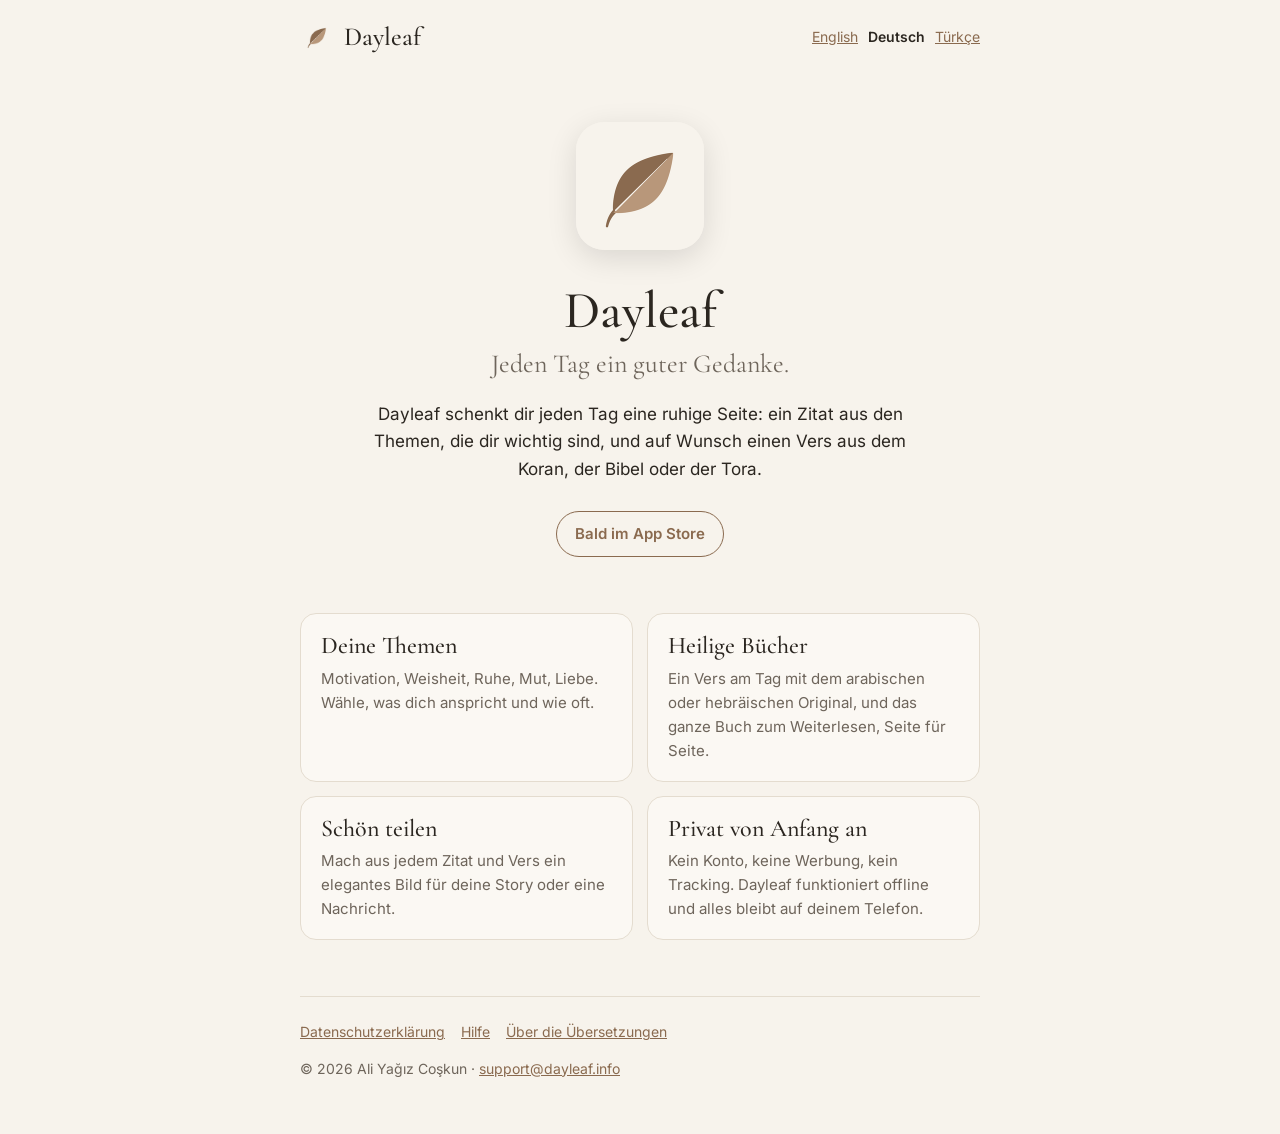
==== de/index.html @ 7e0f9d33 "Dayleaf website: home, privacy, support, translations (EN/DE/TR) Co-Authored-By: Claude Opus 5.5 <no" ====
<!doctype html>
<html lang="de">
<head>
<meta charset="utf-8">
<meta name="viewport" content="width=device-width, initial-scale=1">
<title>Dayleaf</title>
<meta name="description" content="Dayleaf schenkt dir jeden Tag eine ruhige Seite: ein Zitat aus den Themen, die dir wichtig sind, und auf Wunsch einen Vers aus dem Koran, der Bibel oder der Tora.">
<link rel="alternate" hreflang="en" href="https://dayleaf.info/"><link rel="alternate" hreflang="de" href="https://dayleaf.info/de/"><link rel="alternate" hreflang="tr" href="https://dayleaf.info/tr/">
<link rel="icon" href="/icon-64.png" type="image/png">
<link rel="apple-touch-icon" href="/icon-180.png">
<link rel="stylesheet" href="/styles.css">
</head>
<body>
<div class="wrap">
<header>
<a class="brand" href="/de/"><img src="/icon-180.png" alt="">Dayleaf</a>
<nav class="langs" aria-label="Sprache"><a href="/" hreflang="en">English</a><span>Deutsch</span><a href="/tr/" hreflang="tr">Türkçe</a></nav>
</header>
<main>
<section class="hero">
<img src="/icon-256.png" alt="Dayleaf">
<h1>Dayleaf</h1>
<p class="tagline">Jeden Tag ein guter Gedanke.</p>
<p class="intro">Dayleaf schenkt dir jeden Tag eine ruhige Seite: ein Zitat aus den Themen, die dir wichtig sind, und auf Wunsch einen Vers aus dem Koran, der Bibel oder der Tora.</p>
<span class="soon">Bald im App Store</span>
</section>
<section class="features"><div class="card"><h3>Deine Themen</h3><p>Motivation, Weisheit, Ruhe, Mut, Liebe. Wähle, was dich anspricht und wie oft.</p></div><div class="card"><h3>Heilige Bücher</h3><p>Ein Vers am Tag mit dem arabischen oder hebräischen Original, und das ganze Buch zum Weiterlesen, Seite für Seite.</p></div><div class="card"><h3>Schön teilen</h3><p>Mach aus jedem Zitat und Vers ein elegantes Bild für deine Story oder eine Nachricht.</p></div><div class="card"><h3>Privat von Anfang an</h3><p>Kein Konto, keine Werbung, kein Tracking. Dayleaf funktioniert offline und alles bleibt auf deinem Telefon.</p></div></section>
</main>
<footer>
<a href="/privacy/de/">Datenschutzerklärung</a><a href="/support/de/">Hilfe</a><a href="/translations/de/">Über die Übersetzungen</a>
<p>© 2026 Ali Yağız Coşkun · <a href="mailto:support@dayleaf.info">support@dayleaf.info</a></p>
</footer>
</div>
</body>
</html>
---- styles.css ----
@font-face { font-family: 'Cormorant'; src: url('/fonts/CormorantGaramond-Regular.ttf') format('truetype'); font-weight: 400; font-display: swap; }
@font-face { font-family: 'Cormorant'; src: url('/fonts/CormorantGaramond-Medium.ttf') format('truetype'); font-weight: 500; font-display: swap; }
@font-face { font-family: 'Inter'; src: url('/fonts/Inter-Regular.ttf') format('truetype'); font-weight: 400; font-display: swap; }
@font-face { font-family: 'Inter'; src: url('/fonts/Inter-SemiBold.ttf') format('truetype'); font-weight: 600; font-display: swap; }
:root { --paper: #F7F3EC; --ink: #2B2620; --muted: #6E655B; --accent: #8A6A4F; --line: #E4DCCF; --card: #FBF8F3; }
@media (prefers-color-scheme: dark) {
  :root { --paper: #1C1A17; --ink: #EDE7DD; --muted: #A89F93; --accent: #C9A585; --line: #34302A; --card: #23201C; }
}
* { box-sizing: border-box; }
html { -webkit-text-size-adjust: 100%; }
body { margin: 0; background: var(--paper); color: var(--ink); font: 17px/1.6 Inter, -apple-system, system-ui, sans-serif; }
a { color: var(--accent); }
.wrap { max-width: 720px; margin: 0 auto; padding: 0 20px; }
header { display: flex; align-items: center; justify-content: space-between; gap: 12px; padding: 20px 0; }
header .brand { display: flex; align-items: center; gap: 10px; color: var(--ink); text-decoration: none; font: 500 26px/1 Cormorant, Georgia, serif; }
header .brand img { width: 34px; height: 34px; border-radius: 8px; }
nav.langs { font-size: 14px; color: var(--muted); }
nav.langs a, nav.langs span { margin-left: 10px; }
nav.langs span { color: var(--ink); font-weight: 600; }
.hero { text-align: center; padding: 48px 0 24px; }
.hero img { width: 128px; height: 128px; border-radius: 28px; box-shadow: 0 8px 30px rgba(0,0,0,.12); }
h1 { font: 500 52px/1.1 Cormorant, Georgia, serif; margin: 24px 0 8px; }
.tagline { font: 400 26px/1.3 Cormorant, Georgia, serif; color: var(--muted); margin: 0 0 20px; }
.intro { max-width: 560px; margin: 0 auto; }
.soon { display: inline-block; margin-top: 28px; padding: 10px 18px; border: 1px solid var(--accent); border-radius: 999px; color: var(--accent); font-size: 15px; font-weight: 600; }
.features { display: grid; grid-template-columns: 1fr; gap: 14px; padding: 32px 0; }
@media (min-width: 640px) { .features { grid-template-columns: 1fr 1fr; } }
.card { background: var(--card); border: 1px solid var(--line); border-radius: 16px; padding: 18px 20px; }
.card h3 { margin: 0 0 6px; font: 500 24px/1.2 Cormorant, Georgia, serif; }
.card p { margin: 0; color: var(--muted); font-size: 15px; }
article { padding: 8px 0 40px; }
article h1 { font-size: clamp(30px, 9vw, 44px); margin-top: 16px; overflow-wrap: break-word; hyphens: auto; }
article h2 { font-size: 18px; margin: 32px 0 8px; }
article p, article li { overflow-wrap: anywhere; }
.faq h3 { font-size: 17px; margin: 24px 0 4px; }
.faq p { margin: 0; color: var(--muted); }
.mail { font-size: 20px; font-weight: 600; }
footer { border-top: 1px solid var(--line); margin-top: 24px; padding: 24px 0 40px; font-size: 14px; color: var(--muted); }
footer a { margin-right: 16px; }
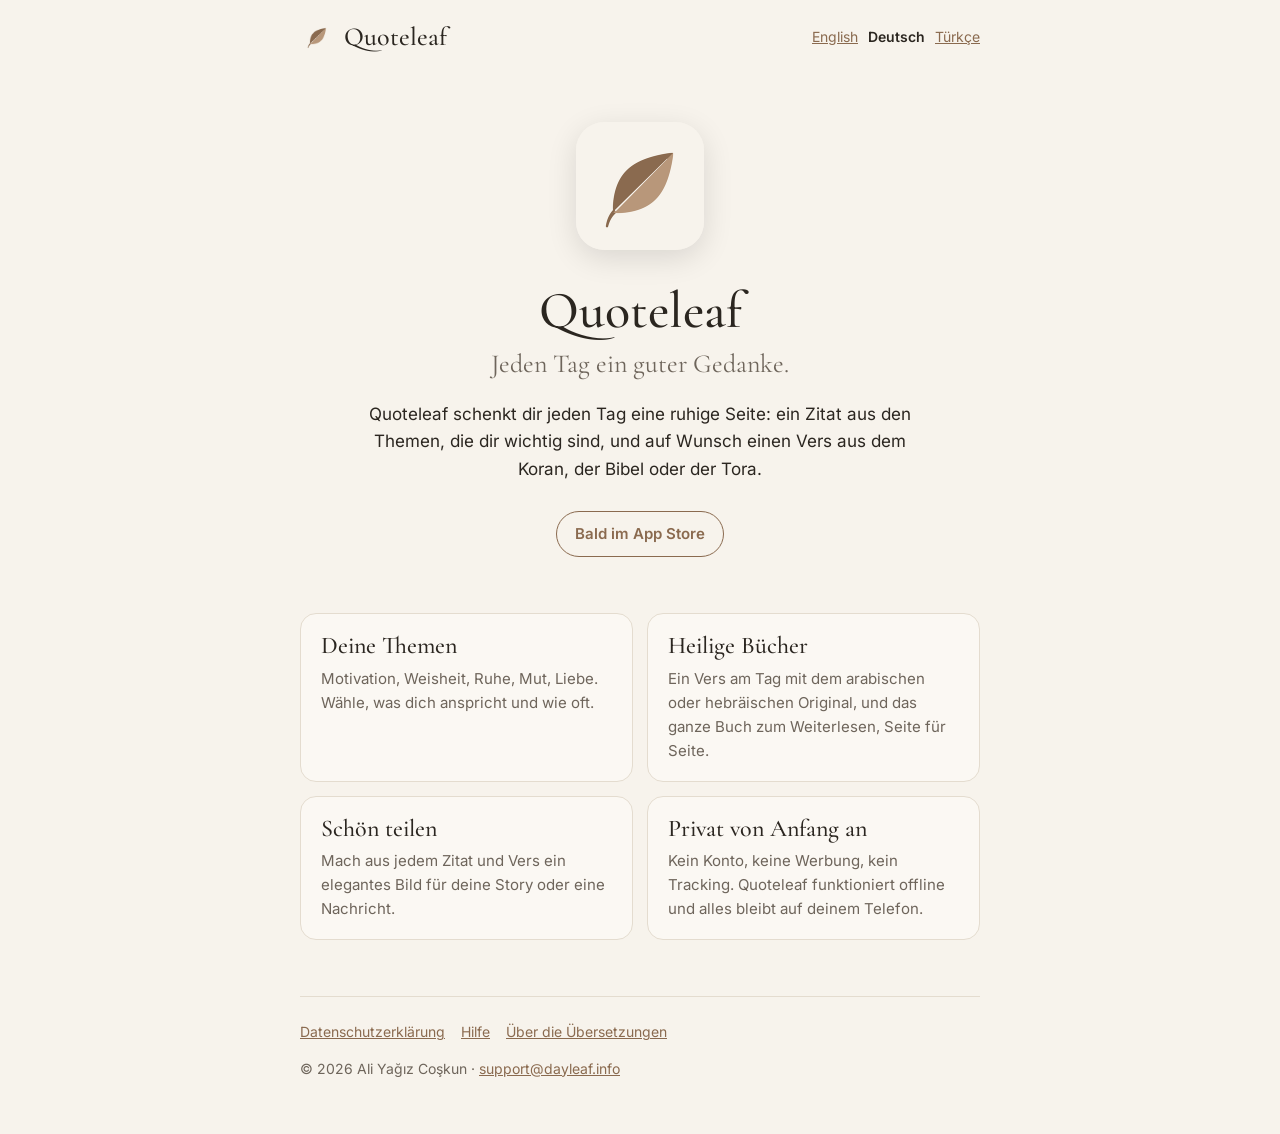
==== commit 79754034: "Rename to Quoteleaf Co-Authored-By: Claude Opus 5.5 <noreply@anthropic.com> Claude-Session: https://" ====
--- a/de/index.html
+++ b/de/index.html
@@ -3,8 +3,8 @@
 <head>
 <meta charset="utf-8">
 <meta name="viewport" content="width=device-width, initial-scale=1">
-<title>Dayleaf</title>
-<meta name="description" content="Dayleaf schenkt dir jeden Tag eine ruhige Seite: ein Zitat aus den Themen, die dir wichtig sind, und auf Wunsch einen Vers aus dem Koran, der Bibel oder der Tora.">
+<title>Quoteleaf</title>
+<meta name="description" content="Quoteleaf schenkt dir jeden Tag eine ruhige Seite: ein Zitat aus den Themen, die dir wichtig sind, und auf Wunsch einen Vers aus dem Koran, der Bibel oder der Tora.">
 <link rel="alternate" hreflang="en" href="https://dayleaf.info/"><link rel="alternate" hreflang="de" href="https://dayleaf.info/de/"><link rel="alternate" hreflang="tr" href="https://dayleaf.info/tr/">
 <link rel="icon" href="/icon-64.png" type="image/png">
 <link rel="apple-touch-icon" href="/icon-180.png">
@@ -13,18 +13,18 @@
 <body>
 <div class="wrap">
 <header>
-<a class="brand" href="/de/"><img src="/icon-180.png" alt="">Dayleaf</a>
+<a class="brand" href="/de/"><img src="/icon-180.png" alt="">Quoteleaf</a>
 <nav class="langs" aria-label="Sprache"><a href="/" hreflang="en">English</a><span>Deutsch</span><a href="/tr/" hreflang="tr">Türkçe</a></nav>
 </header>
 <main>
 <section class="hero">
-<img src="/icon-256.png" alt="Dayleaf">
-<h1>Dayleaf</h1>
+<img src="/icon-256.png" alt="Quoteleaf">
+<h1>Quoteleaf</h1>
 <p class="tagline">Jeden Tag ein guter Gedanke.</p>
-<p class="intro">Dayleaf schenkt dir jeden Tag eine ruhige Seite: ein Zitat aus den Themen, die dir wichtig sind, und auf Wunsch einen Vers aus dem Koran, der Bibel oder der Tora.</p>
+<p class="intro">Quoteleaf schenkt dir jeden Tag eine ruhige Seite: ein Zitat aus den Themen, die dir wichtig sind, und auf Wunsch einen Vers aus dem Koran, der Bibel oder der Tora.</p>
 <span class="soon">Bald im App Store</span>
 </section>
-<section class="features"><div class="card"><h3>Deine Themen</h3><p>Motivation, Weisheit, Ruhe, Mut, Liebe. Wähle, was dich anspricht und wie oft.</p></div><div class="card"><h3>Heilige Bücher</h3><p>Ein Vers am Tag mit dem arabischen oder hebräischen Original, und das ganze Buch zum Weiterlesen, Seite für Seite.</p></div><div class="card"><h3>Schön teilen</h3><p>Mach aus jedem Zitat und Vers ein elegantes Bild für deine Story oder eine Nachricht.</p></div><div class="card"><h3>Privat von Anfang an</h3><p>Kein Konto, keine Werbung, kein Tracking. Dayleaf funktioniert offline und alles bleibt auf deinem Telefon.</p></div></section>
+<section class="features"><div class="card"><h3>Deine Themen</h3><p>Motivation, Weisheit, Ruhe, Mut, Liebe. Wähle, was dich anspricht und wie oft.</p></div><div class="card"><h3>Heilige Bücher</h3><p>Ein Vers am Tag mit dem arabischen oder hebräischen Original, und das ganze Buch zum Weiterlesen, Seite für Seite.</p></div><div class="card"><h3>Schön teilen</h3><p>Mach aus jedem Zitat und Vers ein elegantes Bild für deine Story oder eine Nachricht.</p></div><div class="card"><h3>Privat von Anfang an</h3><p>Kein Konto, keine Werbung, kein Tracking. Quoteleaf funktioniert offline und alles bleibt auf deinem Telefon.</p></div></section>
 </main>
 <footer>
 <a href="/privacy/de/">Datenschutzerklärung</a><a href="/support/de/">Hilfe</a><a href="/translations/de/">Über die Übersetzungen</a>
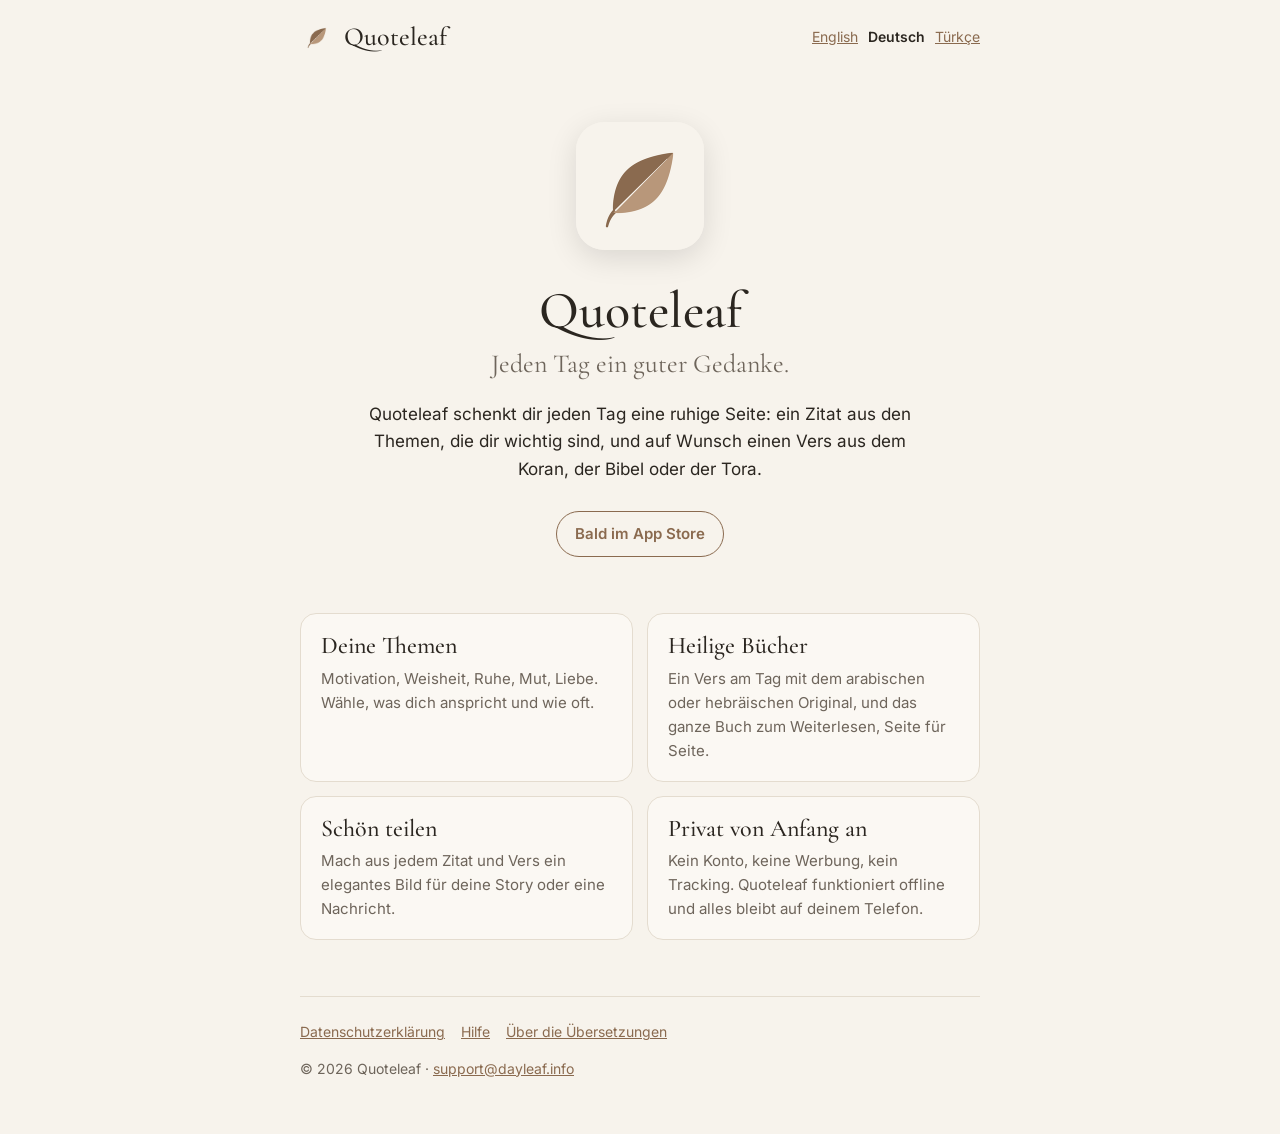
==== commit 328a671b: "Footer: © 2026 Quoteleaf Co-Authored-By: Claude Opus 5.5 <noreply@anthropic.com> Claude-Session: htt" ====
--- a/de/index.html
+++ b/de/index.html
@@ -28,7 +28,7 @@
 </main>
 <footer>
 <a href="/privacy/de/">Datenschutzerklärung</a><a href="/support/de/">Hilfe</a><a href="/translations/de/">Über die Übersetzungen</a>
-<p>© 2026 Ali Yağız Coşkun · <a href="mailto:support@dayleaf.info">support@dayleaf.info</a></p>
+<p>© 2026 Quoteleaf · <a href="mailto:support@dayleaf.info">support@dayleaf.info</a></p>
 </footer>
 </div>
 </body>
